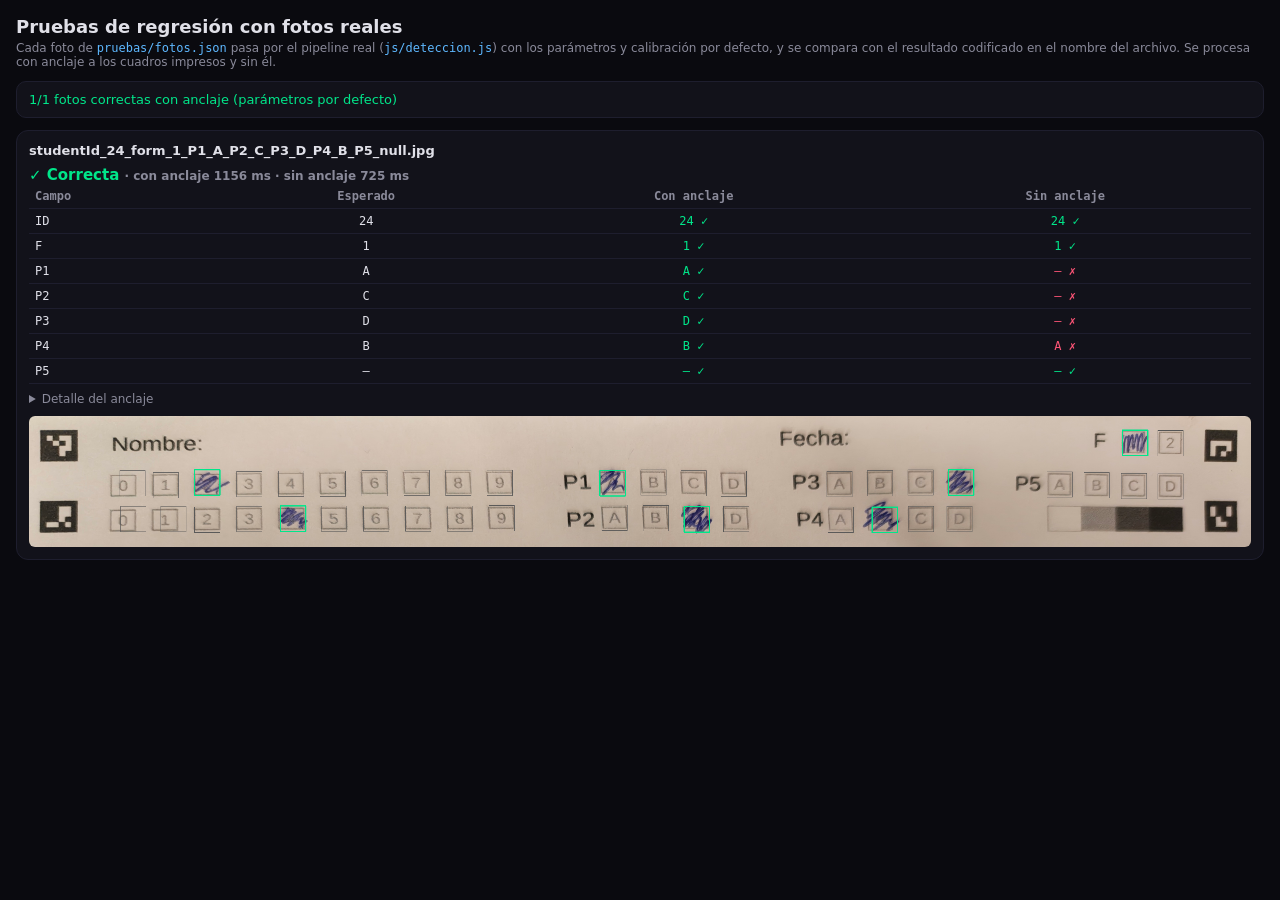
==== pruebas/regresion.html @ 9fbb9a0c "Anclar las celdas a los cuadros impresos (hojas dobladas) y página de pruebas Con la hoja doblada o " ====
<!DOCTYPE html>
<html lang="es">
<head>
<meta charset="UTF-8">
<meta name="viewport" content="width=device-width, initial-scale=1.0">
<title>Pruebas de regresión · Calificador OMR</title>
<style>
  * { box-sizing: border-box; }
  body { font-family: system-ui, Roboto, sans-serif; background: #0a0a0f; color: #e0e0e8; margin: 0; padding: 16px; }
  h1 { font-size: 18px; margin: 0 0 4px; }
  p, .nota { font-size: 12px; color: #8a8a9a; margin: 0 0 12px; }
  code { color: #5eb8ff; }
  #estado { font-size: 13px; margin: 12px 0; padding: 10px 12px; background: #12121a; border: 1px solid #1e1e2e; border-radius: 10px; }
  .foto { background: #12121a; border: 1px solid #1e1e2e; border-radius: 12px; padding: 12px; margin-bottom: 14px; }
  .foto h2 { font-size: 13px; margin: 0 0 8px; word-break: break-all; color: #e0e0e8; }
  table { width: 100%; border-collapse: collapse; font-size: 12px; font-family: ui-monospace, monospace; }
  th, td { padding: 5px 6px; text-align: center; border-bottom: 1px solid #1e1e2e; }
  th { color: #8a8a9a; font-weight: 600; }
  td:first-child, th:first-child { text-align: left; }
  .ok { color: #00e68a; } .mal { color: #ff5577; } .warn { color: #ffb84d; }
  canvas { display: block; width: 100%; height: auto; margin-top: 10px; border-radius: 6px; background: #000; }
  .resumen { font-size: 15px; font-weight: 700; }
  details { margin-top: 8px; } summary { font-size: 12px; color: #8a8a9a; cursor: pointer; }
  pre { font-size: 11px; color: #8a8a9a; white-space: pre-wrap; margin: 6px 0 0; }
</style>
</head>
<body>
<h1>Pruebas de regresión con fotos reales</h1>
<p>Cada foto de <code>pruebas/fotos.json</code> pasa por el pipeline real (<code>js/deteccion.js</code>) con los parámetros y
calibración por defecto, y se compara con el resultado codificado en el nombre del archivo. Se procesa con anclaje a los
cuadros impresos y sin él.</p>
<div id="estado">Cargando OpenCV.js…</div>
<div id="lista"></div>

<!-- `Module` debe existir antes de que se ejecute opencv.js -->
<script>
  var Module = { onRuntimeInitialized() { iniciar().catch(e => mostrarEstado('Error: ' + e.message, 'mal')); } };
</script>
<script src="../js/estado.js"></script>
<script src="../js/deteccion.js"></script>
<script>
  // Resultados accesibles para automatización: window.RESULTADOS = { listo, fotos: [...] }
  window.RESULTADOS = { listo: false, fotos: [] };
  const CAMPOS = ['ID', 'F', 'P1', 'P2', 'P3', 'P4', 'P5'];

  function mostrarEstado(txt, cls) {
    const el = document.getElementById('estado');
    el.textContent = txt; el.className = cls || '';
  }

  // Resultado esperado a partir del nombre del archivo.
  function esperadoDesdeNombre(nombre) {
    const m = nombre.match(/studentId_(\d+)_form_(\d)_P1_([^_]+)_P2_([^_]+)_P3_([^_]+)_P4_([^_]+)_P5_([^_.]+)/i);
    if (!m) return null;
    const norm = (v) => (v.toLowerCase() === 'null') ? null : (/^(amb|ambiguo|\?)$/i.test(v) ? 'AMBIGUO' : v.toUpperCase());
    return { ID: m[1], F: m[2], P1: norm(m[3]), P2: norm(m[4]), P3: norm(m[5]), P4: norm(m[6]), P5: norm(m[7]) };
  }

  function cargarImagen(url) {
    return new Promise((res, rej) => {
      const img = new Image();
      img.onload = () => res(img);
      img.onerror = () => rej(new Error('No se pudo cargar ' + url));
      img.src = url;
    });
  }

  // Pasa la imagen por runPipeline con el radio de anclaje indicado.
  function correr(img, anclajeMm, canvas) {
    STATE.detectorParams.anclaje_mm = anclajeMm;
    const t0 = performance.now();
    const r = runPipeline(img);
    const ms = Math.round(performance.now() - t0);
    if (!r.ok) return { ok: false, msg: r.msg, ms };
    const c = r.classification;
    const out = { ok: true, ms, ID: c.ID, F: c.F, P1: c.P1, P2: c.P2, P3: c.P3, P4: c.P4, P5: c.P5, dudoso: c.dudoso,
                  anclaje: STATE.anclaje ? JSON.parse(JSON.stringify(STATE.anclaje)) : null };
    if (canvas) cv.imshow(canvas, r.rectified);
    r.rectified.delete(); r.rectifiedClean.delete(); r.grayRect.delete(); r.grayNorm.delete();
    return out;
  }

  function fmt(v) { return v === null || v === undefined ? '–' : (v === 'AMBIGUO' ? '?' : String(v)); }

  async function iniciar() {
    STATE.cvReady = true;
    // Siempre valores por defecto (reproducible en cualquier dispositivo)
    STATE.detectorParams = JSON.parse(JSON.stringify(DETECTOR_PARAMS_DEFAULT));
    STATE.tonePatches = JSON.parse(JSON.stringify(TONE_PATCHES_DEFAULT));
    CALIBRATION = JSON.parse(JSON.stringify(CALIBRATION_DEFAULT));
    COORDS = buildCoords();
    const radioDefault = DETECTOR_PARAMS_DEFAULT.anclaje_mm;

    mostrarEstado('Cargando la lista de fotos…');
    const lista = await (await fetch('fotos.json', { cache: 'no-store' })).json();
    const cont = document.getElementById('lista');
    let okTotal = 0;

    for (const nombre of lista) {
      const esperado = esperadoDesdeNombre(nombre);
      const card = document.createElement('div');
      card.className = 'foto';
      card.innerHTML = `<h2>${nombre}</h2>`;
      cont.appendChild(card);
      if (!esperado) {
        card.innerHTML += `<div class="mal">El nombre no sigue el patrón studentId_.._form_.._P1_.._P5_..</div>`;
        window.RESULTADOS.fotos.push({ nombre, error: 'nombre' });
        continue;
      }
      mostrarEstado(`Procesando ${nombre}…`);
      let img;
      try { img = await cargarImagen(nombre); }
      catch (e) { card.innerHTML += `<div class="mal">${e.message}</div>`; window.RESULTADOS.fotos.push({ nombre, error: 'carga' }); continue; }

      // Calentamiento (la primera pasada de OpenCV es más lenta y falsearía los tiempos)
      if (!window.__calentado) { correr(img, radioDefault, null); window.__calentado = true; }
      const canvas = document.createElement('canvas');
      const con = correr(img, radioDefault, canvas);
      const sin = correr(img, 0, null);

      let filas = '';
      let aciertos = 0;
      for (const k of CAMPOS) {
        const okCon = con.ok && con[k] === esperado[k];
        const okSin = sin.ok && sin[k] === esperado[k];
        if (okCon) aciertos++;
        filas += `<tr><td>${k}</td><td>${fmt(esperado[k])}</td>
          <td class="${okCon ? 'ok' : 'mal'}">${con.ok ? fmt(con[k]) : '✗'} ${okCon ? '✓' : '✗'}</td>
          <td class="${okSin ? 'ok' : 'mal'}">${sin.ok ? fmt(sin[k]) : '✗'} ${okSin ? '✓' : '✗'}</td></tr>`;
      }
      const todoOk = con.ok && aciertos === CAMPOS.length;
      if (todoOk) okTotal++;
      const a = con.anclaje;
      let detalle = '';
      if (!con.ok) detalle = `Con anclaje: ${con.msg}\n`;
      if (!sin.ok) detalle += `Sin anclaje: ${sin.msg}\n`;
      if (a) {
        detalle += `Anclaje: ${a.cuadrosDetectados} cuadros detectados · desplazamiento máximo ${a.maxDesplazamiento_mm.toFixed(2)} mm\n`;
        for (const g in a.porGrupo) { const r = a.porGrupo[g]; detalle += `  ${g}: dx=${r.dx_mm.toFixed(2)} dy=${r.dy_mm.toFixed(2)} mm (${r.ancladas}/${r.de})\n`; }
        detalle += `  parches: dx=${a.parches.dx_mm.toFixed(2)} dy=${a.parches.dy_mm.toFixed(2)} (corr. ${a.parches.score.toFixed(2)})`;
      }
      card.innerHTML += `
        <div class="resumen ${todoOk ? 'ok' : 'mal'}">${todoOk ? '✓ Correcta' : `✗ ${aciertos}/${CAMPOS.length} campos correctos`} <span class="nota">· con anclaje ${con.ms} ms · sin anclaje ${sin.ms} ms</span></div>
        <table><thead><tr><th>Campo</th><th>Esperado</th><th>Con anclaje</th><th>Sin anclaje</th></tr></thead><tbody>${filas}</tbody></table>
        <details><summary>Detalle del anclaje</summary><pre>${detalle || 'sin datos'}</pre></details>`;
      card.appendChild(canvas);
      window.RESULTADOS.fotos.push({ nombre, esperado, con, sin, todoOk, aciertos });
      await new Promise(r => setTimeout(r, 0));
    }
    const total = lista.length;
    mostrarEstado(`${okTotal}/${total} fotos correctas con anclaje (parámetros por defecto)`, okTotal === total ? 'ok' : 'mal');
    window.RESULTADOS.listo = true;
    window.RESULTADOS.okTotal = okTotal;
    window.RESULTADOS.total = total;
  }
</script>
<script async src="../vendor/opencv.js" onerror="mostrarEstado('No se pudo cargar ../vendor/opencv.js', 'mal')"></script>
</body>
</html>
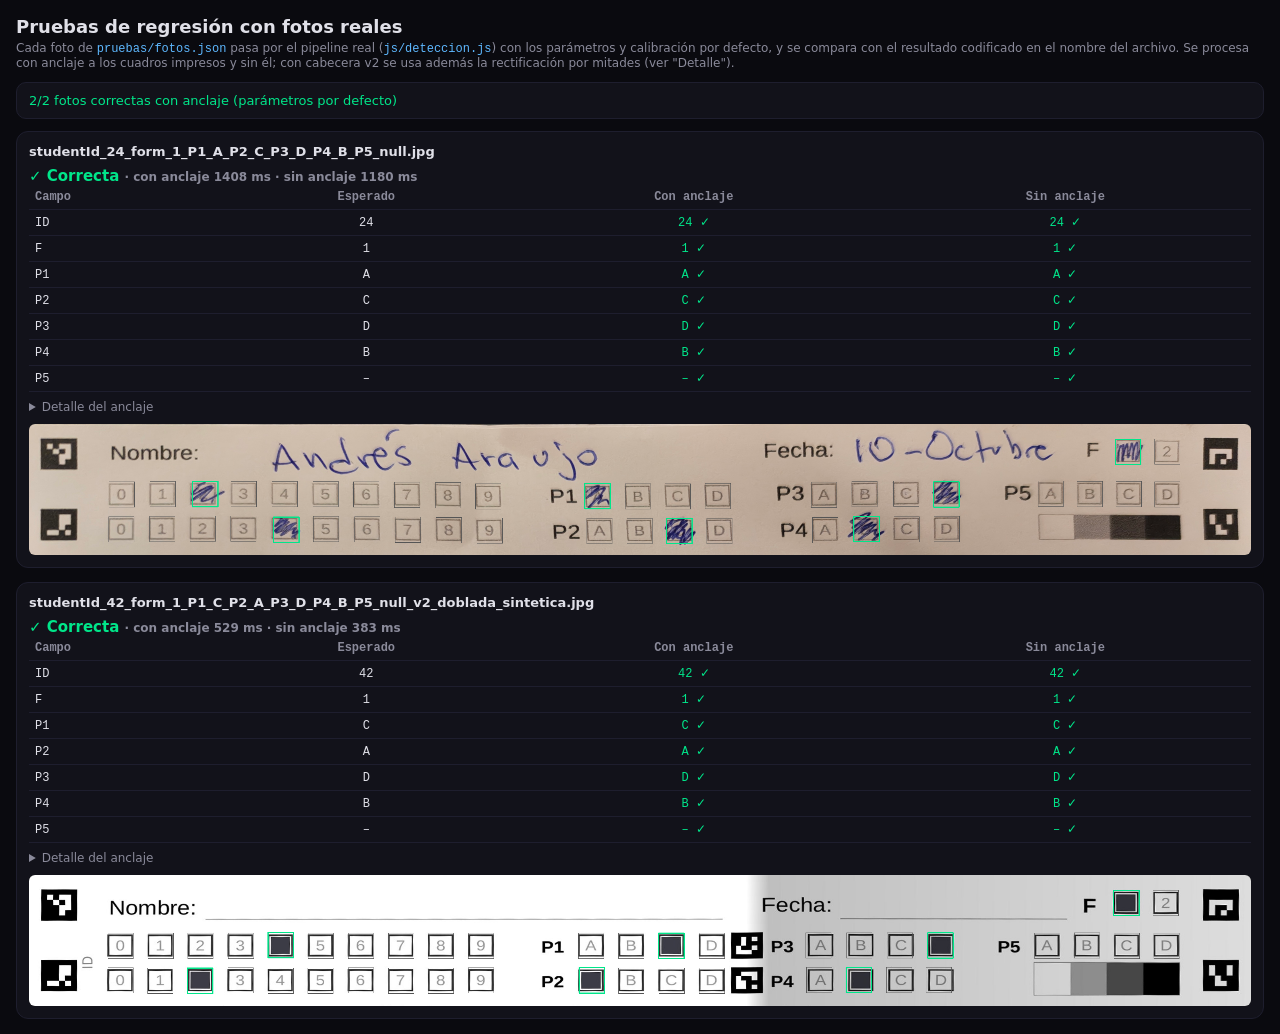
==== commit 0aba5fba: "Rectificar por mitades con los marcadores centrales de la cabecera v2 - js/deteccion.js: nueva funci" ====
--- a/pruebas/regresion.html
+++ b/pruebas/regresion.html
@@ -28,7 +28,7 @@
 <h1>Pruebas de regresión con fotos reales</h1>
 <p>Cada foto de <code>pruebas/fotos.json</code> pasa por el pipeline real (<code>js/deteccion.js</code>) con los parámetros y
 calibración por defecto, y se compara con el resultado codificado en el nombre del archivo. Se procesa con anclaje a los
-cuadros impresos y sin él.</p>
+cuadros impresos y sin él; con cabecera v2 se usa además la rectificación por mitades (ver "Detalle").</p>
 <div id="estado">Cargando OpenCV.js…</div>
 <div id="lista"></div>
 
@@ -74,7 +74,8 @@
     if (!r.ok) return { ok: false, msg: r.msg, ms };
     const c = r.classification;
     const out = { ok: true, ms, ID: c.ID, F: c.F, P1: c.P1, P2: c.P2, P3: c.P3, P4: c.P4, P5: c.P5, dudoso: c.dudoso,
-                  anclaje: STATE.anclaje ? JSON.parse(JSON.stringify(STATE.anclaje)) : null };
+                  anclaje: STATE.anclaje ? JSON.parse(JSON.stringify(STATE.anclaje)) : null,
+                  rectificacion: r.rectificacion ? JSON.parse(JSON.stringify(r.rectificacion)) : null };
     if (canvas) cv.imshow(canvas, r.rectified);
     r.rectified.delete(); r.rectifiedClean.delete(); r.grayRect.delete(); r.grayNorm.delete();
     return out;
@@ -134,6 +135,12 @@
       let detalle = '';
       if (!con.ok) detalle = `Con anclaje: ${con.msg}\n`;
       if (!sin.ok) detalle += `Sin anclaje: ${sin.msg}\n`;
+      const rc = con.rectificacion;
+      if (rc) {
+        detalle += `Rectificación: ${rc.modo === 'dos_mitades' ? 'dos mitades' : 'homografía única'} · marcadores ${rc.marcadores.join(',')}` +
+                   (rc.desvioCentral_mm ? ` · desvío centrales 4→${rc.desvioCentral_mm[4].toFixed(2)} mm, 5→${rc.desvioCentral_mm[5].toFixed(2)} mm` : '') +
+                   (rc.motivo ? ` · ${rc.motivo}` : '') + '\n';
+      }
       if (a) {
         detalle += `Anclaje: ${a.cuadrosDetectados} cuadros detectados · desplazamiento máximo ${a.maxDesplazamiento_mm.toFixed(2)} mm\n`;
         for (const g in a.porGrupo) { const r = a.porGrupo[g]; detalle += `  ${g}: dx=${r.dx_mm.toFixed(2)} dy=${r.dy_mm.toFixed(2)} mm (${r.ancladas}/${r.de})\n`; }
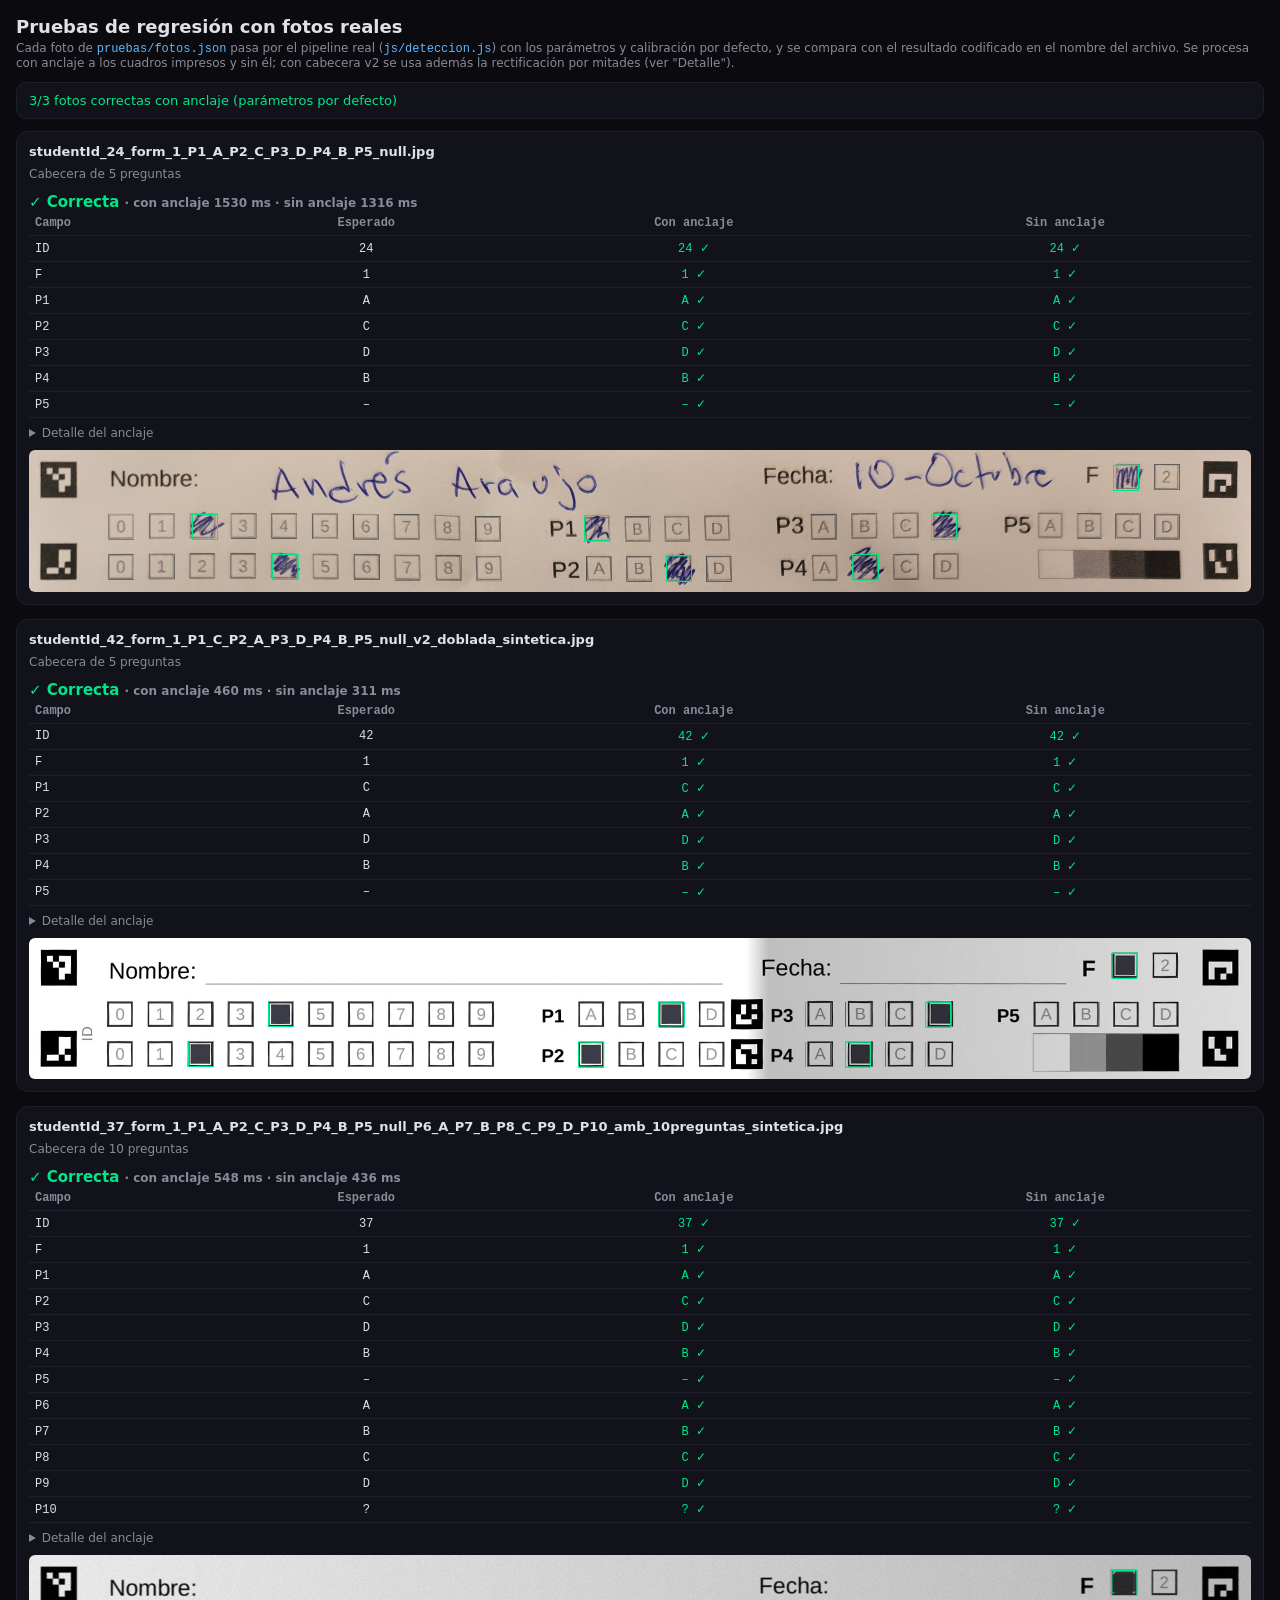
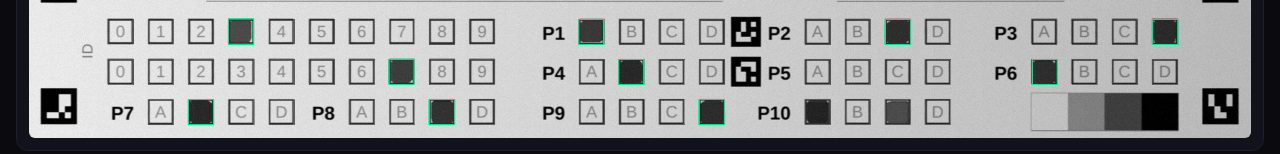
==== commit 8f993658: "Cabecera de 5 o 10 preguntas, nota según las preguntas con clave y BONUS Selector "Cabecera de la pl" ====
--- a/pruebas/regresion.html
+++ b/pruebas/regresion.html
@@ -41,7 +41,8 @@
 <script>
   // Resultados accesibles para automatización: window.RESULTADOS = { listo, fotos: [...] }
   window.RESULTADOS = { listo: false, fotos: [] };
-  const CAMPOS = ['ID', 'F', 'P1', 'P2', 'P3', 'P4', 'P5'];
+  // Campos a comparar: ID, F y las preguntas de la cabecera de la foto
+  const camposDe = (esperado) => ['ID', 'F'].concat(Object.keys(esperado).filter(k => /^P\d+$/.test(k)));
 
   function mostrarEstado(txt, cls) {
     const el = document.getElementById('estado');
@@ -49,11 +50,28 @@
   }
 
   // Resultado esperado a partir del nombre del archivo.
+  // Acepta P1..P5 (cabecera de 5 preguntas) o P1..P10 (cabecera de 10).
   function esperadoDesdeNombre(nombre) {
-    const m = nombre.match(/studentId_(\d+)_form_(\d)_P1_([^_]+)_P2_([^_]+)_P3_([^_]+)_P4_([^_]+)_P5_([^_.]+)/i);
+    const m = nombre.match(/studentId_(\d+)_form_(\d)/i);
     if (!m) return null;
     const norm = (v) => (v.toLowerCase() === 'null') ? null : (/^(amb|ambiguo|\?)$/i.test(v) ? 'AMBIGUO' : v.toUpperCase());
-    return { ID: m[1], F: m[2], P1: norm(m[3]), P2: norm(m[4]), P3: norm(m[5]), P4: norm(m[6]), P5: norm(m[7]) };
+    const out = { ID: m[1], F: m[2] };
+    const re = /_P(\d+)_([^_.]+)/gi;
+    let p;
+    while ((p = re.exec(nombre)) !== null) out['P' + p[1]] = norm(p[2]);
+    const n = Object.keys(out).filter(k => /^P\d+$/.test(k)).length;
+    if (n !== 5 && n !== 10) return null;
+    out.plantilla = n === 10 ? '10' : '5';
+    return out;
+  }
+
+  // Activa la cabecera de la foto con la calibración y los parches POR DEFECTO
+  // (no los guardados en el dispositivo), para que el resultado sea reproducible.
+  function usarPlantilla(id) {
+    aplicarPlantilla(id, { persistir: false });
+    CALIBRATION = JSON.parse(JSON.stringify(CALIBRATION_DEFAULT));
+    COORDS = buildCoords();
+    STATE.tonePatches = JSON.parse(JSON.stringify(TONE_PATCHES_DEFAULT));
   }
 
   function cargarImagen(url) {
@@ -73,9 +91,10 @@
     const ms = Math.round(performance.now() - t0);
     if (!r.ok) return { ok: false, msg: r.msg, ms };
     const c = r.classification;
-    const out = { ok: true, ms, ID: c.ID, F: c.F, P1: c.P1, P2: c.P2, P3: c.P3, P4: c.P4, P5: c.P5, dudoso: c.dudoso,
+    const out = { ok: true, ms, ID: c.ID, F: c.F, dudoso: c.dudoso,
                   anclaje: STATE.anclaje ? JSON.parse(JSON.stringify(STATE.anclaje)) : null,
                   rectificacion: r.rectificacion ? JSON.parse(JSON.stringify(r.rectificacion)) : null };
+    for (const q of listaPreguntas()) out[q] = c[q];
     if (canvas) cv.imshow(canvas, r.rectified);
     r.rectified.delete(); r.rectifiedClean.delete(); r.grayRect.delete(); r.grayNorm.delete();
     return out;
@@ -87,9 +106,7 @@
     STATE.cvReady = true;
     // Siempre valores por defecto (reproducible en cualquier dispositivo)
     STATE.detectorParams = JSON.parse(JSON.stringify(DETECTOR_PARAMS_DEFAULT));
-    STATE.tonePatches = JSON.parse(JSON.stringify(TONE_PATCHES_DEFAULT));
-    CALIBRATION = JSON.parse(JSON.stringify(CALIBRATION_DEFAULT));
-    COORDS = buildCoords();
+    usarPlantilla('5');
     const radioDefault = DETECTOR_PARAMS_DEFAULT.anclaje_mm;
 
     mostrarEstado('Cargando la lista de fotos…');
@@ -104,10 +121,13 @@
       card.innerHTML = `<h2>${nombre}</h2>`;
       cont.appendChild(card);
       if (!esperado) {
-        card.innerHTML += `<div class="mal">El nombre no sigue el patrón studentId_.._form_.._P1_.._P5_..</div>`;
+        card.innerHTML += `<div class="mal">El nombre no sigue el patrón studentId_.._form_.._P1_.._P5_.. (o hasta P10)</div>`;
         window.RESULTADOS.fotos.push({ nombre, error: 'nombre' });
         continue;
       }
+      const CAMPOS = camposDe(esperado);
+      if (STATE.plantilla !== esperado.plantilla) { usarPlantilla(esperado.plantilla); window.__calentado = false; }
+      card.innerHTML += `<div class="nota">Cabecera de ${getPlantilla().nombre}</div>`;
       mostrarEstado(`Procesando ${nombre}…`);
       let img;
       try { img = await cargarImagen(nombre); }
